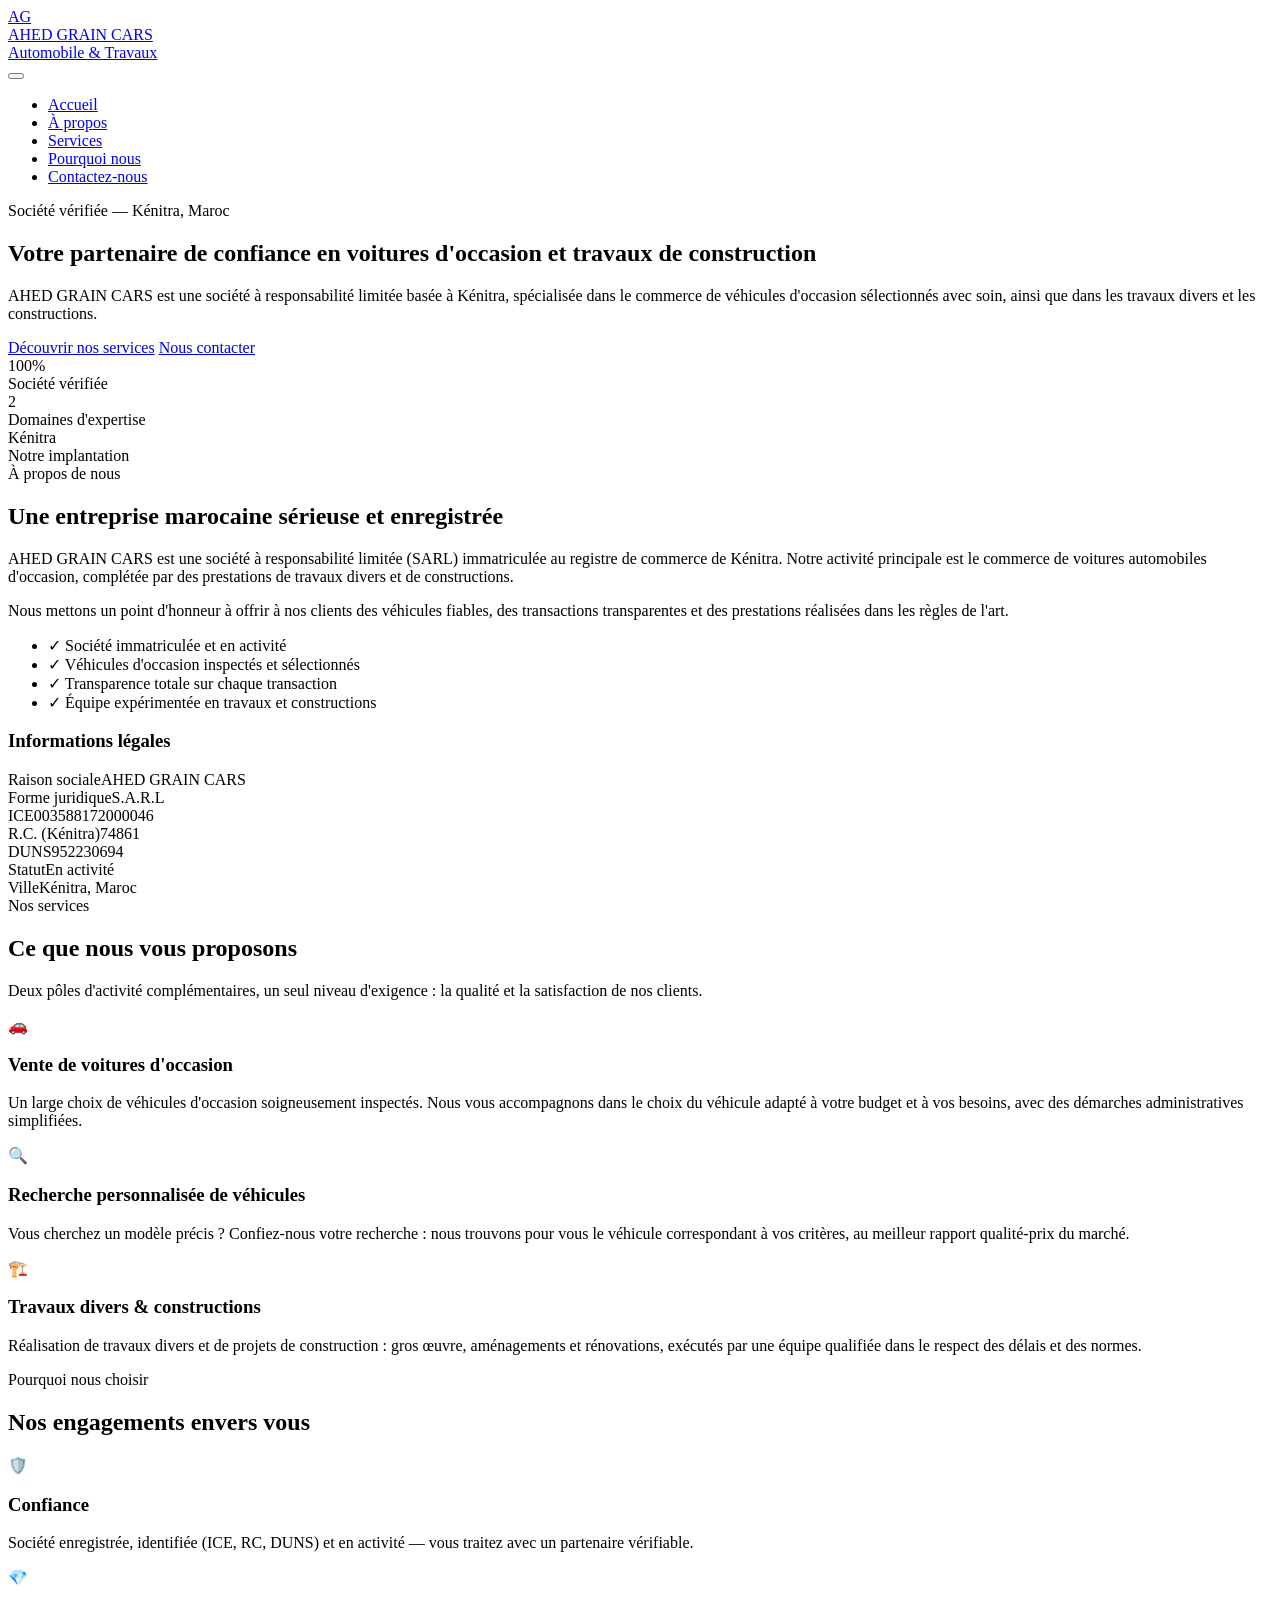
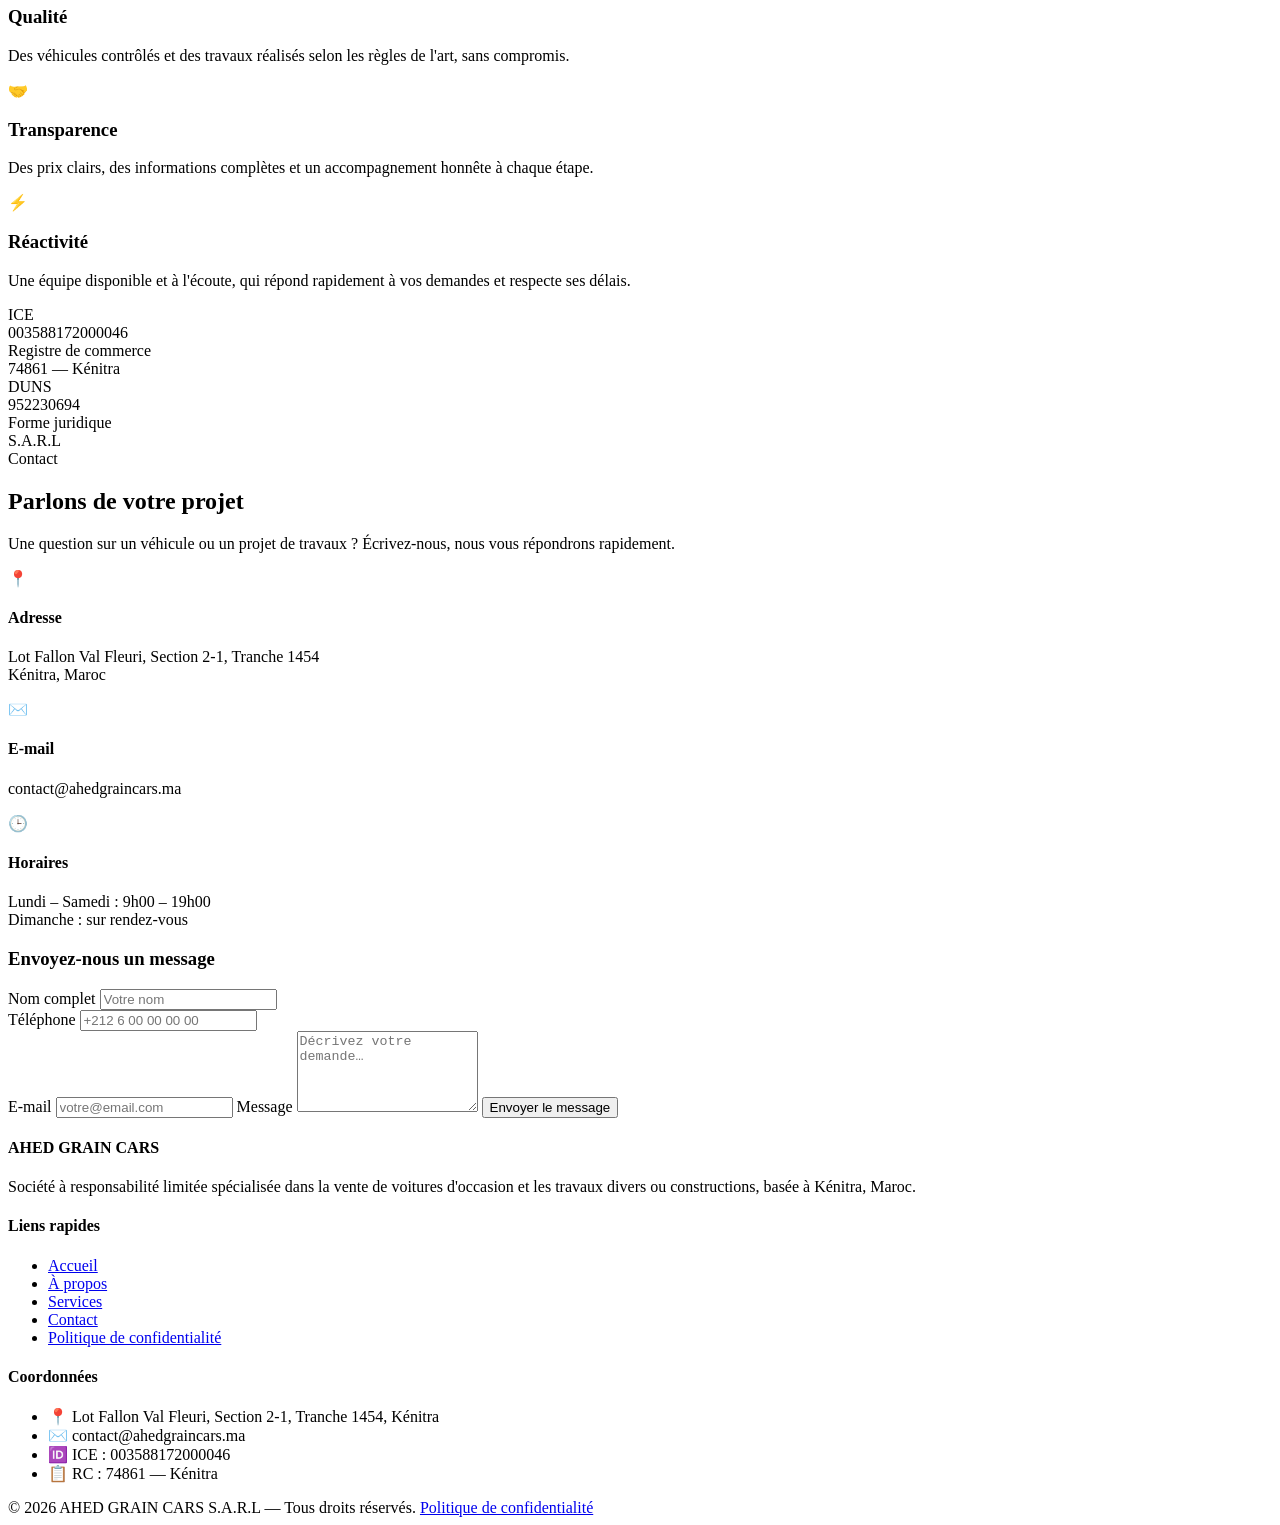
==== index.html @ ec557bd8 "Add files via upload" ====
<!DOCTYPE html>
<html lang="fr">
<head>
  <meta charset="UTF-8">
  <meta name="viewport" content="width=device-width, initial-scale=1.0">
  <title>AHED GRAIN CARS — Vente de Voitures d'Occasion &amp; Travaux Divers | Kénitra, Maroc</title>
  <meta name="description" content="AHED GRAIN CARS SARL — Marchand de voitures automobiles d'occasion et travaux divers ou constructions à Kénitra, Maroc. Société vérifiée, ICE 003588172000046.">
  <link rel="stylesheet" href="css/style.css">
</head>
<body>

  <!-- ===== Header ===== -->
  <header class="site-header">
    <div class="container nav">
      <a href="index.html" class="brand">
        <div class="brand-logo">AG</div>
        <div class="brand-text">
          <div class="name">AHED GRAIN CARS</div>
          <div class="tagline">Automobile &amp; Travaux</div>
        </div>
      </a>
      <button class="nav-toggle" aria-label="Menu" onclick="document.getElementById('navLinks').classList.toggle('open')">
        <span></span><span></span><span></span>
      </button>
      <ul class="nav-links" id="navLinks">
        <li><a href="#accueil" class="active">Accueil</a></li>
        <li><a href="#apropos">À propos</a></li>
        <li><a href="#services">Services</a></li>
        <li><a href="#pourquoi">Pourquoi nous</a></li>
        <li><a href="#contact" class="nav-cta">Contactez-nous</a></li>
      </ul>
    </div>
  </header>

  <!-- ===== Hero ===== -->
  <section class="hero" id="accueil">
    <div class="hero-shape s1"></div>
    <div class="hero-shape s2"></div>
    <div class="hero-shape s3"></div>
    <div class="container hero-inner">
      <span class="badge">Société vérifiée — Kénitra, Maroc</span>
      <h1>Votre partenaire de confiance en <span class="accent">voitures d'occasion</span> et travaux de construction</h1>
      <p>AHED GRAIN CARS est une société à responsabilité limitée basée à Kénitra, spécialisée dans le commerce de véhicules d'occasion sélectionnés avec soin, ainsi que dans les travaux divers et les constructions.</p>
      <a href="#services" class="btn btn-gold">Découvrir nos services</a>
      <a href="#contact" class="btn btn-outline">Nous contacter</a>
      <div class="hero-stats">
        <div class="stat">
          <div class="num">100%</div>
          <div class="label">Société vérifiée</div>
        </div>
        <div class="stat">
          <div class="num">2</div>
          <div class="label">Domaines d'expertise</div>
        </div>
        <div class="stat">
          <div class="num">Kénitra</div>
          <div class="label">Notre implantation</div>
        </div>
      </div>
    </div>
  </section>

  <!-- ===== À propos ===== -->
  <section class="about" id="apropos">
    <div class="container about-grid">
      <div class="about-text">
        <span class="kicker">À propos de nous</span>
        <h2>Une entreprise marocaine sérieuse et enregistrée</h2>
        <p>AHED GRAIN CARS est une société à responsabilité limitée (SARL) immatriculée au registre de commerce de Kénitra. Notre activité principale est le commerce de voitures automobiles d'occasion, complétée par des prestations de travaux divers et de constructions.</p>
        <p>Nous mettons un point d'honneur à offrir à nos clients des véhicules fiables, des transactions transparentes et des prestations réalisées dans les règles de l'art.</p>
        <ul class="about-points">
          <li><span class="check">✓</span> Société immatriculée et en activité</li>
          <li><span class="check">✓</span> Véhicules d'occasion inspectés et sélectionnés</li>
          <li><span class="check">✓</span> Transparence totale sur chaque transaction</li>
          <li><span class="check">✓</span> Équipe expérimentée en travaux et constructions</li>
        </ul>
      </div>
      <div class="about-card">
        <h3>Informations légales</h3>
        <div class="info-row"><span class="k">Raison sociale</span><span class="v">AHED GRAIN CARS</span></div>
        <div class="info-row"><span class="k">Forme juridique</span><span class="v">S.A.R.L</span></div>
        <div class="info-row"><span class="k">ICE</span><span class="v">003588172000046</span></div>
        <div class="info-row"><span class="k">R.C. (Kénitra)</span><span class="v">74861</span></div>
        <div class="info-row"><span class="k">DUNS</span><span class="v">952230694</span></div>
        <div class="info-row"><span class="k">Statut</span><span class="v">En activité</span></div>
        <div class="info-row"><span class="k">Ville</span><span class="v">Kénitra, Maroc</span></div>
      </div>
    </div>
  </section>

  <!-- ===== Services ===== -->
  <section class="services" id="services">
    <div class="container">
      <div class="section-head">
        <span class="kicker">Nos services</span>
        <h2>Ce que nous vous proposons</h2>
        <p>Deux pôles d'activité complémentaires, un seul niveau d'exigence : la qualité et la satisfaction de nos clients.</p>
      </div>
      <div class="cards">
        <div class="card">
          <div class="icon">🚗</div>
          <h3>Vente de voitures d'occasion</h3>
          <p>Un large choix de véhicules d'occasion soigneusement inspectés. Nous vous accompagnons dans le choix du véhicule adapté à votre budget et à vos besoins, avec des démarches administratives simplifiées.</p>
        </div>
        <div class="card">
          <div class="icon">🔍</div>
          <h3>Recherche personnalisée de véhicules</h3>
          <p>Vous cherchez un modèle précis ? Confiez-nous votre recherche : nous trouvons pour vous le véhicule correspondant à vos critères, au meilleur rapport qualité-prix du marché.</p>
        </div>
        <div class="card">
          <div class="icon">🏗️</div>
          <h3>Travaux divers &amp; constructions</h3>
          <p>Réalisation de travaux divers et de projets de construction : gros œuvre, aménagements et rénovations, exécutés par une équipe qualifiée dans le respect des délais et des normes.</p>
        </div>
      </div>
    </div>
  </section>

  <!-- ===== Pourquoi nous ===== -->
  <section class="why" id="pourquoi">
    <div class="container">
      <div class="section-head">
        <span class="kicker">Pourquoi nous choisir</span>
        <h2>Nos engagements envers vous</h2>
      </div>
      <div class="cards">
        <div class="card">
          <div class="icon">🛡️</div>
          <h3>Confiance</h3>
          <p>Société enregistrée, identifiée (ICE, RC, DUNS) et en activité — vous traitez avec un partenaire vérifiable.</p>
        </div>
        <div class="card">
          <div class="icon">💎</div>
          <h3>Qualité</h3>
          <p>Des véhicules contrôlés et des travaux réalisés selon les règles de l'art, sans compromis.</p>
        </div>
        <div class="card">
          <div class="icon">🤝</div>
          <h3>Transparence</h3>
          <p>Des prix clairs, des informations complètes et un accompagnement honnête à chaque étape.</p>
        </div>
        <div class="card">
          <div class="icon">⚡</div>
          <h3>Réactivité</h3>
          <p>Une équipe disponible et à l'écoute, qui répond rapidement à vos demandes et respecte ses délais.</p>
        </div>
      </div>
    </div>
  </section>

  <!-- ===== Bande légale ===== -->
  <div class="legal-band">
    <div class="container legal-grid">
      <div class="item"><div class="k">ICE</div><div class="v">003588172000046</div></div>
      <div class="item"><div class="k">Registre de commerce</div><div class="v">74861 — Kénitra</div></div>
      <div class="item"><div class="k">DUNS</div><div class="v">952230694</div></div>
      <div class="item"><div class="k">Forme juridique</div><div class="v">S.A.R.L</div></div>
    </div>
  </div>

  <!-- ===== Contact ===== -->
  <section class="contact" id="contact">
    <div class="container">
      <div class="section-head">
        <span class="kicker">Contact</span>
        <h2>Parlons de votre projet</h2>
        <p>Une question sur un véhicule ou un projet de travaux ? Écrivez-nous, nous vous répondrons rapidement.</p>
      </div>
      <div class="contact-grid">
        <div class="contact-info">
          <div class="contact-item">
            <div class="icon">📍</div>
            <div>
              <h4>Adresse</h4>
              <p>Lot Fallon Val Fleuri, Section 2-1, Tranche 1454<br>Kénitra, Maroc</p>
            </div>
          </div>
          <div class="contact-item">
            <div class="icon">✉️</div>
            <div>
              <h4>E-mail</h4>
              <p>contact@ahedgraincars.ma</p>
            </div>
          </div>
          <div class="contact-item">
            <div class="icon">🕒</div>
            <div>
              <h4>Horaires</h4>
              <p>Lundi – Samedi : 9h00 – 19h00<br>Dimanche : sur rendez-vous</p>
            </div>
          </div>
        </div>
        <form class="contact-form" onsubmit="event.preventDefault(); alert('Merci ! Votre message a bien été envoyé.'); this.reset();">
          <h3>Envoyez-nous un message</h3>
          <div class="form-row">
            <div>
              <label for="nom">Nom complet</label>
              <input type="text" id="nom" name="nom" placeholder="Votre nom" required>
            </div>
            <div>
              <label for="tel">Téléphone</label>
              <input type="tel" id="tel" name="tel" placeholder="+212 6 00 00 00 00">
            </div>
          </div>
          <label for="email">E-mail</label>
          <input type="email" id="email" name="email" placeholder="votre@email.com" required>
          <label for="message">Message</label>
          <textarea id="message" name="message" rows="5" placeholder="Décrivez votre demande…" required></textarea>
          <button type="submit" class="btn btn-gold">Envoyer le message</button>
        </form>
      </div>
    </div>
  </section>

  <!-- ===== Footer ===== -->
  <footer class="site-footer">
    <div class="container">
      <div class="footer-grid">
        <div>
          <h4>AHED GRAIN CARS</h4>
          <p>Société à responsabilité limitée spécialisée dans la vente de voitures d'occasion et les travaux divers ou constructions, basée à Kénitra, Maroc.</p>
        </div>
        <div>
          <h4>Liens rapides</h4>
          <ul>
            <li><a href="#accueil">Accueil</a></li>
            <li><a href="#apropos">À propos</a></li>
            <li><a href="#services">Services</a></li>
            <li><a href="#contact">Contact</a></li>
            <li><a href="privacy.html">Politique de confidentialité</a></li>
          </ul>
        </div>
        <div>
          <h4>Coordonnées</h4>
          <ul>
            <li>📍 Lot Fallon Val Fleuri, Section 2-1, Tranche 1454, Kénitra</li>
            <li>✉️ contact@ahedgraincars.ma</li>
            <li>🆔 ICE : 003588172000046</li>
            <li>📋 RC : 74861 — Kénitra</li>
          </ul>
        </div>
      </div>
      <div class="footer-bottom">
        <span>© 2026 AHED GRAIN CARS S.A.R.L — Tous droits réservés.</span>
        <span><a href="privacy.html">Politique de confidentialité</a></span>
      </div>
    </div>
  </footer>

  <script src="js/main.js"></script>
</body>
</html>
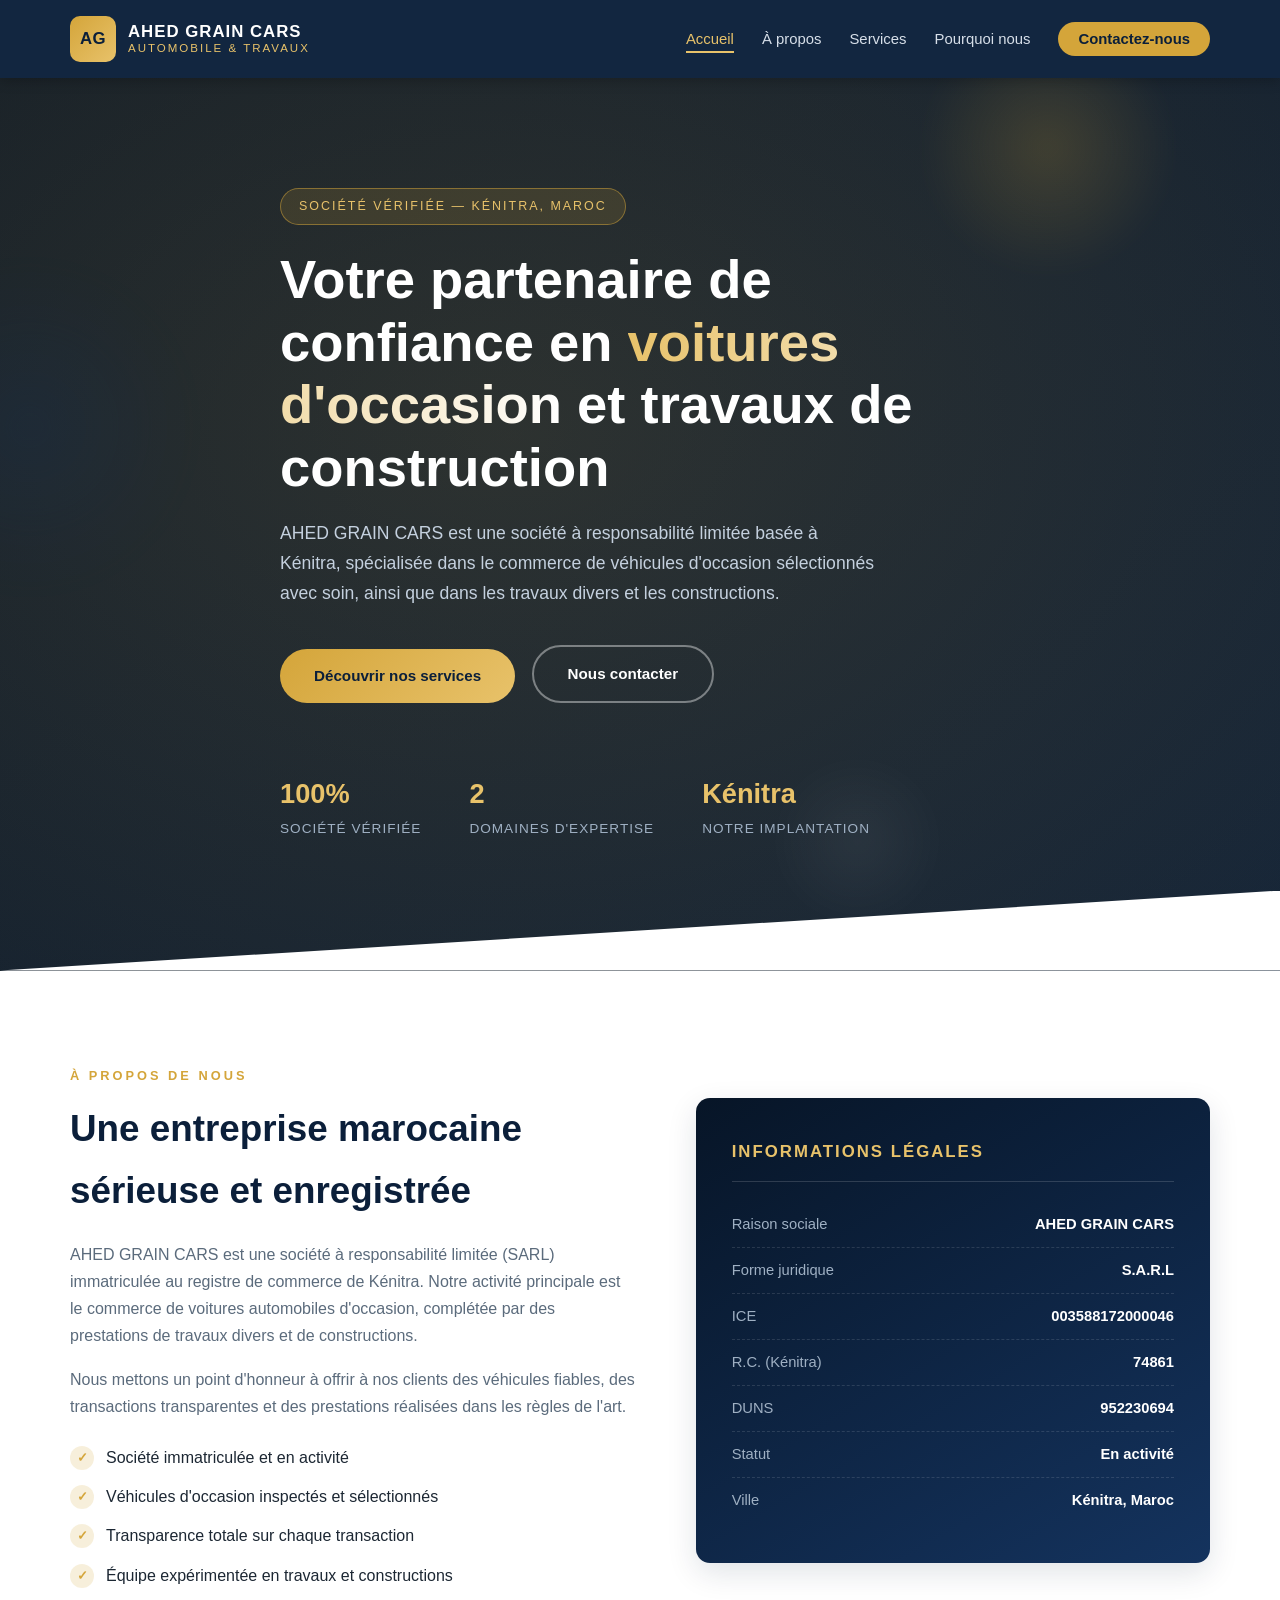
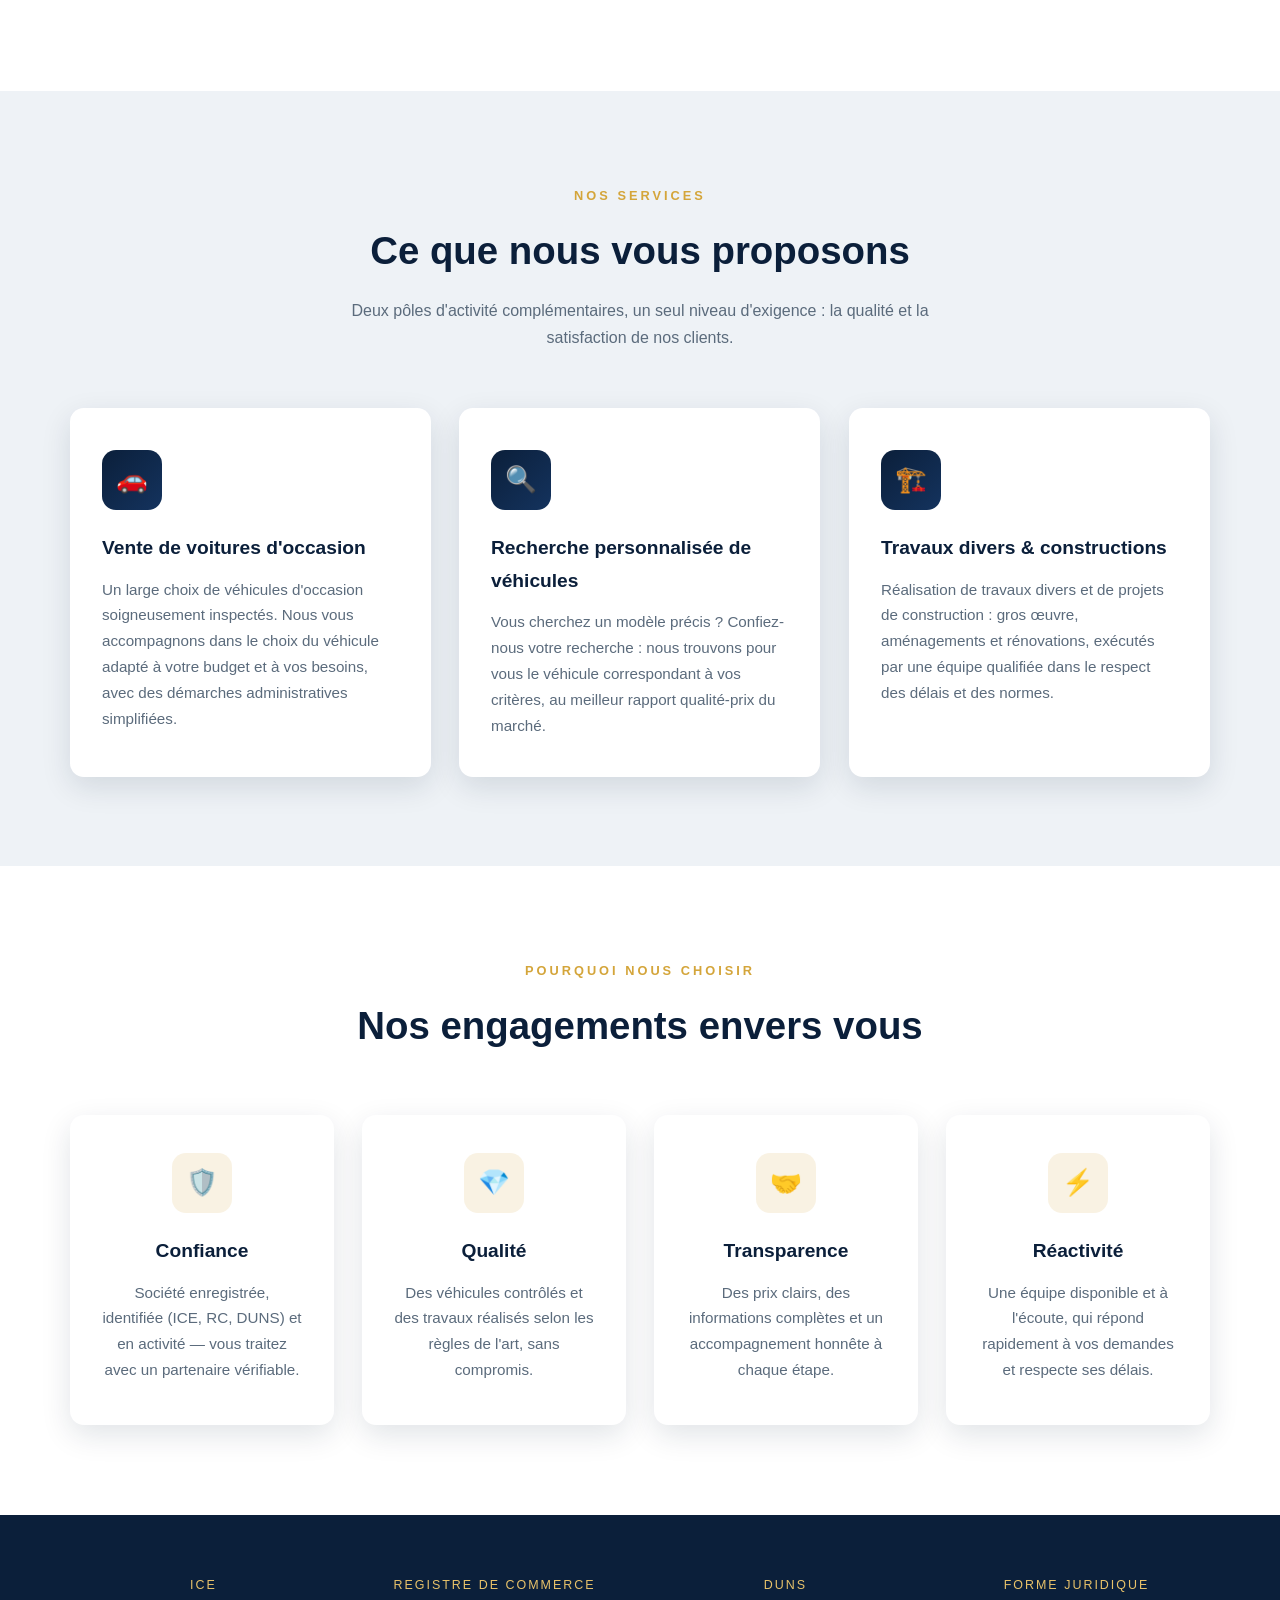
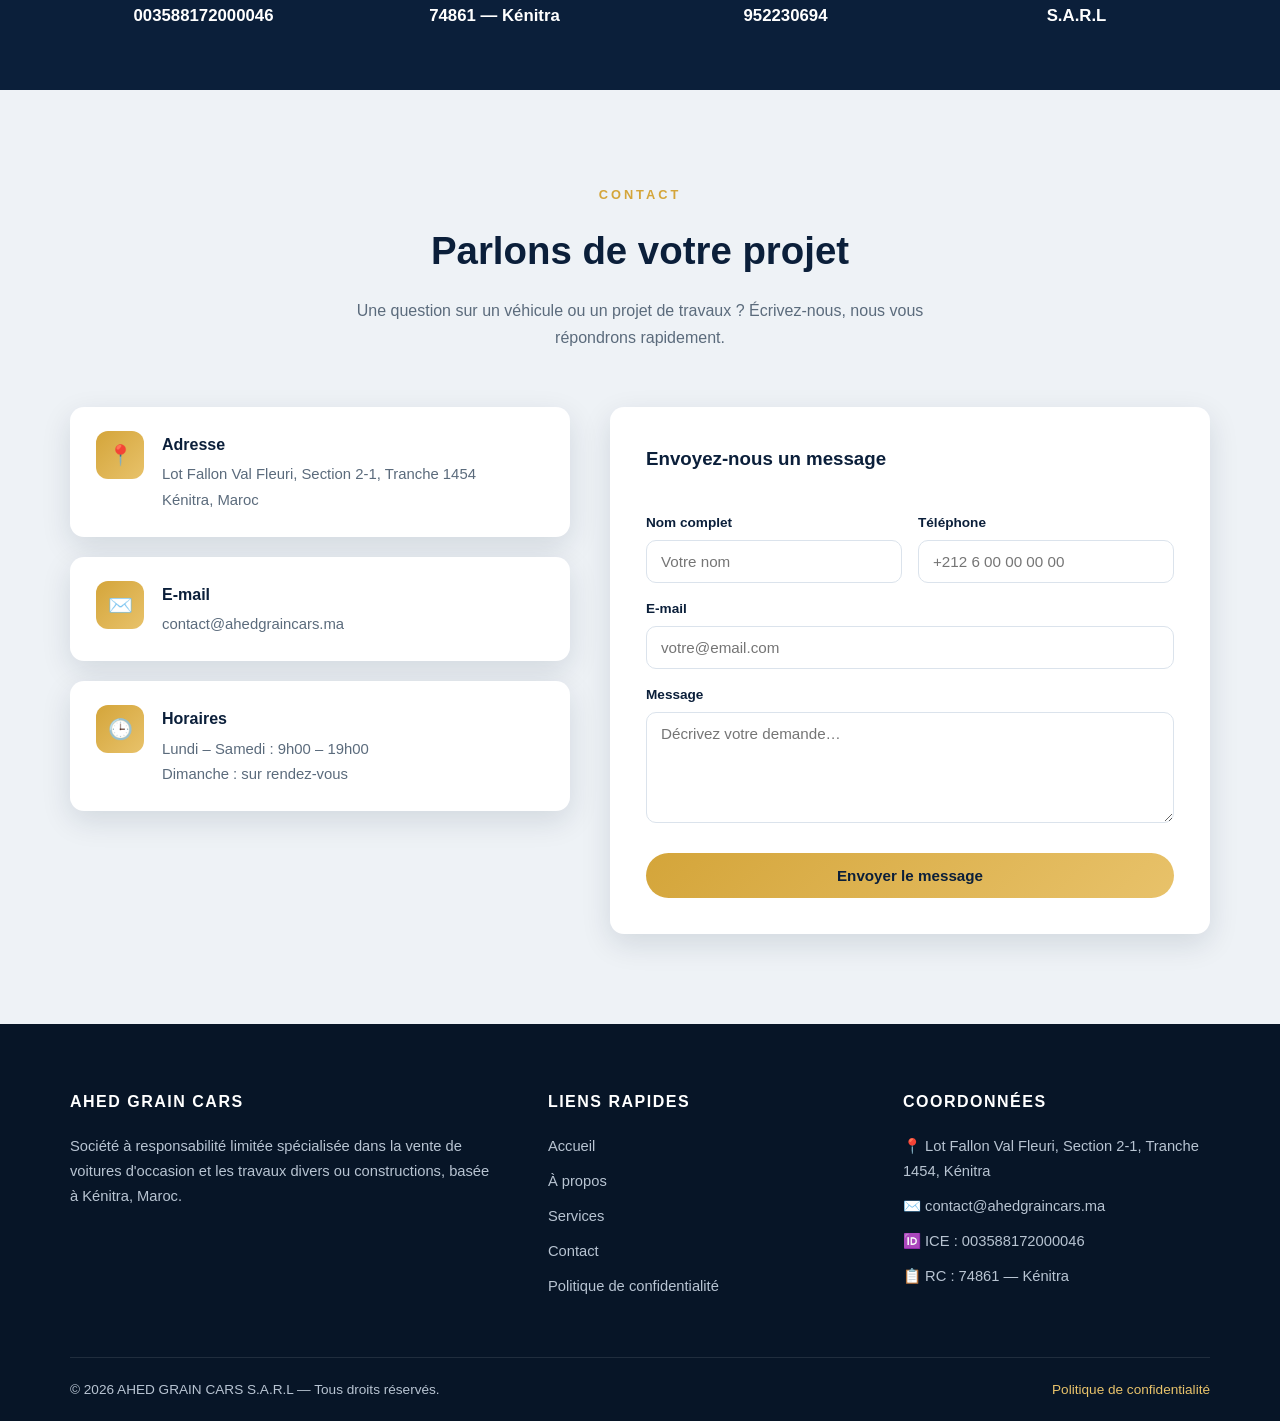
==== commit 886a7632: "Update index.html" ====
--- a/index.html
+++ b/index.html
@@ -5,7 +5,7 @@
   <meta name="viewport" content="width=device-width, initial-scale=1.0">
   <title>AHED GRAIN CARS — Vente de Voitures d'Occasion &amp; Travaux Divers | Kénitra, Maroc</title>
   <meta name="description" content="AHED GRAIN CARS SARL — Marchand de voitures automobiles d'occasion et travaux divers ou constructions à Kénitra, Maroc. Société vérifiée, ICE 003588172000046.">
-  <link rel="stylesheet" href="css/style.css">
+  <link rel="stylesheet" href="style.css">
 </head>
 <body>
 
@@ -247,6 +247,6 @@
     </div>
   </footer>
 
-  <script src="js/main.js"></script>
+  <script src="main.js"></script>
 </body>
 </html>
--- a/style.css
+++ b/style.css
@@ -0,0 +1,1074 @@
+/* ============================================================
+   AHED GRAIN CARS — Feuille de style principale
+   ============================================================ */
+
+:root {
+  --navy: #0b1f3a;
+  --navy-dark: #071527;
+  --navy-light: #14335e;
+  --gold: #d4a53a;
+  --gold-light: #e8c26a;
+  --ink: #1c2733;
+  --grey: #5b6b7c;
+  --grey-light: #eef2f6;
+  --white: #ffffff;
+  --radius: 14px;
+  --shadow: 0 10px 30px rgba(11, 31, 58, 0.12);
+  --transition: all 0.3s ease;
+}
+
+* {
+  margin: 0;
+  padding: 0;
+  box-sizing: border-box;
+}
+
+html {
+  scroll-behavior: smooth;
+}
+
+body {
+  font-family: "Segoe UI", "Helvetica Neue", Arial, sans-serif;
+  color: var(--ink);
+  background: var(--white);
+  line-height: 1.7;
+}
+
+img {
+  max-width: 100%;
+}
+
+.container {
+  width: min(1140px, 92%);
+  margin: 0 auto;
+}
+
+/* ---------- Header / Navigation ---------- */
+.site-header {
+  position: sticky;
+  top: 0;
+  z-index: 100;
+  background: rgba(11, 31, 58, 0.97);
+  backdrop-filter: blur(8px);
+  box-shadow: 0 2px 12px rgba(0, 0, 0, 0.25);
+  transition: padding 0.35s ease, box-shadow 0.35s ease;
+}
+
+.site-header.scrolled .nav {
+  padding: 9px 0;
+}
+
+.site-header.scrolled {
+  box-shadow: 0 6px 24px rgba(0, 0, 0, 0.35);
+}
+
+.nav {
+  display: flex;
+  align-items: center;
+  justify-content: space-between;
+  padding: 16px 0;
+  transition: padding 0.35s ease;
+}
+
+.scroll-progress {
+  position: fixed;
+  top: 0;
+  left: 0;
+  height: 3px;
+  width: 0%;
+  background: linear-gradient(90deg, var(--gold), var(--gold-light));
+  z-index: 999;
+  transition: width 0.1s ease-out;
+  box-shadow: 0 0 8px rgba(212, 165, 58, 0.6);
+}
+
+.brand {
+  display: flex;
+  align-items: center;
+  gap: 12px;
+  text-decoration: none;
+}
+
+.brand-logo {
+  width: 46px;
+  height: 46px;
+  border-radius: 10px;
+  background: linear-gradient(135deg, var(--gold), var(--gold-light));
+  display: flex;
+  align-items: center;
+  justify-content: center;
+  font-weight: 800;
+  font-size: 1.05rem;
+  color: var(--navy);
+  letter-spacing: 0.5px;
+  transition: transform 0.5s ease, box-shadow 0.5s ease;
+}
+
+.brand:hover .brand-logo {
+  transform: rotate(-8deg) scale(1.08);
+  box-shadow: 0 6px 18px rgba(212, 165, 58, 0.5);
+}
+
+.brand-text {
+  line-height: 1.2;
+}
+
+.brand-text .name {
+  color: var(--white);
+  font-weight: 700;
+  font-size: 1.05rem;
+  letter-spacing: 1px;
+}
+
+.brand-text .tagline {
+  color: var(--gold-light);
+  font-size: 0.72rem;
+  text-transform: uppercase;
+  letter-spacing: 2px;
+}
+
+.nav-links {
+  display: flex;
+  align-items: center;
+  gap: 28px;
+  list-style: none;
+}
+
+.nav-links a {
+  position: relative;
+  color: #d7dfe9;
+  text-decoration: none;
+  font-size: 0.93rem;
+  font-weight: 500;
+  transition: var(--transition);
+}
+
+.nav-links a:not(.nav-cta)::after {
+  content: "";
+  position: absolute;
+  left: 0;
+  bottom: -6px;
+  width: 0;
+  height: 2px;
+  background: var(--gold-light);
+  transition: width 0.3s ease;
+}
+
+.nav-links a:not(.nav-cta):hover::after,
+.nav-links a.active::after {
+  width: 100%;
+}
+
+.nav-links a:hover,
+.nav-links a.active {
+  color: var(--gold-light);
+}
+
+.nav-cta {
+  background: var(--gold);
+  color: var(--navy) !important;
+  padding: 9px 20px;
+  border-radius: 999px;
+  font-weight: 700 !important;
+  transition: var(--transition);
+}
+
+.nav-cta:hover {
+  background: var(--gold-light);
+  transform: translateY(-2px);
+  box-shadow: 0 8px 20px rgba(212, 165, 58, 0.4);
+}
+
+/* Mobile nav */
+.nav-toggle {
+  display: none;
+  background: none;
+  border: none;
+  cursor: pointer;
+  flex-direction: column;
+  gap: 5px;
+  padding: 6px;
+}
+
+.nav-toggle span {
+  width: 26px;
+  height: 3px;
+  background: var(--white);
+  border-radius: 2px;
+  transition: transform 0.3s ease, opacity 0.3s ease;
+}
+
+.nav-toggle.open span:nth-child(1) {
+  transform: translateY(8px) rotate(45deg);
+}
+
+.nav-toggle.open span:nth-child(2) {
+  opacity: 0;
+}
+
+.nav-toggle.open span:nth-child(3) {
+  transform: translateY(-8px) rotate(-45deg);
+}
+
+/* ---------- Hero ---------- */
+.hero {
+  position: relative;
+  background:
+    radial-gradient(ellipse at 20% 20%, rgba(212, 165, 58, 0.18), transparent 55%),
+    linear-gradient(140deg, var(--navy-dark) 0%, var(--navy) 55%, var(--navy-light) 100%);
+  background-size: 200% 200%;
+  animation: gradientShift 14s ease infinite;
+  color: var(--white);
+  padding: 110px 0 130px;
+  overflow: hidden;
+}
+
+.hero::after {
+  content: "";
+  position: absolute;
+  inset: auto 0 0 0;
+  height: 80px;
+  background: var(--white);
+  clip-path: polygon(0 100%, 100% 100%, 100% 0);
+}
+
+.hero-shape {
+  position: absolute;
+  border-radius: 50%;
+  filter: blur(10px);
+  opacity: 0.35;
+  pointer-events: none;
+}
+
+.hero-shape.s1 {
+  width: 260px;
+  height: 260px;
+  top: -60px;
+  right: 8%;
+  background: radial-gradient(circle, rgba(212, 165, 58, 0.55), transparent 70%);
+  animation: floatSlow 9s ease-in-out infinite;
+}
+
+.hero-shape.s2 {
+  width: 180px;
+  height: 180px;
+  bottom: 40px;
+  right: 26%;
+  background: radial-gradient(circle, rgba(255, 255, 255, 0.15), transparent 70%);
+  animation: floatSlow 7s ease-in-out infinite reverse;
+}
+
+.hero-shape.s3 {
+  width: 340px;
+  height: 340px;
+  top: 20%;
+  left: -140px;
+  background: radial-gradient(circle, rgba(20, 51, 94, 0.6), transparent 70%);
+  animation: floatSlow 11s ease-in-out infinite;
+}
+
+.hero-inner {
+  max-width: 720px;
+  position: relative;
+  z-index: 2;
+}
+
+.hero .badge {
+  display: inline-block;
+  background: rgba(212, 165, 58, 0.15);
+  border: 1px solid rgba(212, 165, 58, 0.5);
+  color: var(--gold-light);
+  font-size: 0.78rem;
+  letter-spacing: 2px;
+  text-transform: uppercase;
+  padding: 7px 18px;
+  border-radius: 999px;
+  margin-bottom: 24px;
+  animation: fadeInUp 0.7s ease both, pulseGlow 2.6s ease-in-out infinite 0.7s;
+}
+
+.hero h1 {
+  font-size: clamp(2.1rem, 5vw, 3.4rem);
+  line-height: 1.15;
+  font-weight: 800;
+  margin-bottom: 20px;
+  animation: fadeInUp 0.7s ease both 0.12s;
+}
+
+.hero h1 .accent {
+  color: var(--gold-light);
+  background: linear-gradient(90deg, var(--gold-light), var(--white), var(--gold-light));
+  background-size: 200% auto;
+  -webkit-background-clip: text;
+  background-clip: text;
+  -webkit-text-fill-color: transparent;
+  animation: shine 4s linear infinite;
+}
+
+.hero p {
+  font-size: 1.1rem;
+  color: #c4d0de;
+  margin-bottom: 36px;
+  max-width: 600px;
+  animation: fadeInUp 0.7s ease both 0.24s;
+}
+
+.hero-inner > .btn {
+  animation: fadeInUp 0.7s ease both 0.36s;
+}
+
+.hero-stats {
+  animation: fadeInUp 0.7s ease both 0.48s;
+}
+
+.btn {
+  position: relative;
+  overflow: hidden;
+  display: inline-block;
+  padding: 14px 34px;
+  border-radius: 999px;
+  text-decoration: none;
+  font-weight: 700;
+  font-size: 0.95rem;
+  transition: var(--transition);
+}
+
+.btn-gold {
+  background: linear-gradient(135deg, var(--gold), var(--gold-light));
+  color: var(--navy);
+}
+
+.btn-gold:hover {
+  transform: translateY(-3px) scale(1.03);
+  box-shadow: 0 10px 28px rgba(212, 165, 58, 0.4);
+}
+
+.btn-outline {
+  border: 2px solid rgba(255, 255, 255, 0.4);
+  color: var(--white);
+  margin-left: 12px;
+}
+
+.btn-outline:hover {
+  border-color: var(--gold-light);
+  color: var(--gold-light);
+  transform: translateY(-3px);
+}
+
+.ripple {
+  position: absolute;
+  width: 12px;
+  height: 12px;
+  border-radius: 50%;
+  background: rgba(255, 255, 255, 0.55);
+  transform: translate(-50%, -50%) scale(0);
+  pointer-events: none;
+  animation: rippleEffect 0.65s ease-out forwards;
+}
+
+/* Hero stats */
+.hero-stats {
+  display: flex;
+  gap: 48px;
+  margin-top: 60px;
+  flex-wrap: wrap;
+}
+
+.hero-stats .stat .num {
+  font-size: 1.7rem;
+  font-weight: 800;
+  color: var(--gold-light);
+  display: inline-block;
+}
+
+.hero-stats .stat .label {
+  font-size: 0.85rem;
+  color: #9fb0c3;
+  text-transform: uppercase;
+  letter-spacing: 1px;
+}
+
+/* ---------- Sections ---------- */
+section {
+  padding: 90px 0;
+}
+
+.section-head {
+  text-align: center;
+  max-width: 640px;
+  margin: 0 auto 56px;
+}
+
+.section-head .kicker {
+  color: var(--gold);
+  font-size: 0.8rem;
+  font-weight: 700;
+  text-transform: uppercase;
+  letter-spacing: 3px;
+}
+
+.section-head h2 {
+  font-size: clamp(1.7rem, 3.5vw, 2.4rem);
+  color: var(--navy);
+  margin: 10px 0 14px;
+  font-weight: 800;
+}
+
+.section-head p {
+  color: var(--grey);
+}
+
+/* ---------- About ---------- */
+.about {
+  background: var(--white);
+}
+
+.about-grid {
+  display: grid;
+  grid-template-columns: 1.1fr 1fr;
+  gap: 60px;
+  align-items: center;
+}
+
+.about-text h2 {
+  font-size: clamp(1.7rem, 3.5vw, 2.3rem);
+  color: var(--navy);
+  font-weight: 800;
+  margin: 10px 0 18px;
+}
+
+.about-text .kicker {
+  color: var(--gold);
+  font-size: 0.8rem;
+  font-weight: 700;
+  text-transform: uppercase;
+  letter-spacing: 3px;
+}
+
+.about-text p {
+  color: var(--grey);
+  margin-bottom: 16px;
+}
+
+.about-points {
+  list-style: none;
+  margin-top: 24px;
+}
+
+.about-points li {
+  display: flex;
+  gap: 12px;
+  align-items: flex-start;
+  margin-bottom: 12px;
+  color: var(--ink);
+  font-weight: 500;
+}
+
+.about-points .check {
+  flex: 0 0 auto;
+  width: 24px;
+  height: 24px;
+  border-radius: 50%;
+  background: rgba(212, 165, 58, 0.18);
+  color: var(--gold);
+  display: flex;
+  align-items: center;
+  justify-content: center;
+  font-size: 0.8rem;
+  font-weight: 800;
+  margin-top: 2px;
+}
+
+.about-card {
+  background: linear-gradient(150deg, var(--navy-dark), var(--navy-light));
+  border-radius: var(--radius);
+  padding: 40px 36px;
+  color: var(--white);
+  box-shadow: var(--shadow);
+}
+
+.about-card h3 {
+  color: var(--gold-light);
+  font-size: 1.05rem;
+  text-transform: uppercase;
+  letter-spacing: 2px;
+  margin-bottom: 20px;
+  padding-bottom: 14px;
+  border-bottom: 1px solid rgba(255, 255, 255, 0.15);
+}
+
+.info-row {
+  display: flex;
+  justify-content: space-between;
+  gap: 16px;
+  padding: 10px 0;
+  border-bottom: 1px dashed rgba(255, 255, 255, 0.12);
+  font-size: 0.92rem;
+}
+
+.info-row:last-child {
+  border-bottom: none;
+}
+
+.info-row .k {
+  color: #9fb0c3;
+  white-space: nowrap;
+}
+
+.info-row .v {
+  text-align: right;
+  font-weight: 600;
+}
+
+/* ---------- Services ---------- */
+.services {
+  background: var(--grey-light);
+}
+
+.cards {
+  display: grid;
+  grid-template-columns: repeat(auto-fit, minmax(280px, 1fr));
+  gap: 28px;
+}
+
+.card {
+  background: var(--white);
+  border-radius: var(--radius);
+  padding: 38px 32px;
+  box-shadow: var(--shadow);
+  transition: transform 0.25s ease, box-shadow 0.25s ease, border-color 0.25s ease;
+  border-top: 4px solid transparent;
+  will-change: transform;
+}
+
+.card:hover {
+  box-shadow: 0 20px 45px rgba(11, 31, 58, 0.2);
+  border-top-color: var(--gold);
+}
+
+.card .icon {
+  width: 60px;
+  height: 60px;
+  border-radius: 14px;
+  background: linear-gradient(135deg, var(--navy), var(--navy-light));
+  display: flex;
+  align-items: center;
+  justify-content: center;
+  font-size: 1.6rem;
+  margin-bottom: 22px;
+  transition: transform 0.4s ease;
+}
+
+.card:hover .icon {
+  transform: rotate(-6deg) scale(1.1);
+}
+
+.card h3 {
+  color: var(--navy);
+  font-size: 1.2rem;
+  margin-bottom: 12px;
+}
+
+.card p {
+  color: var(--grey);
+  font-size: 0.95rem;
+}
+
+/* ---------- Why us ---------- */
+.why .cards {
+  grid-template-columns: repeat(auto-fit, minmax(240px, 1fr));
+}
+
+.why .card {
+  text-align: center;
+  border-top: none;
+  border-bottom: 4px solid transparent;
+}
+
+.why .card:hover {
+  border-bottom-color: var(--gold);
+}
+
+.why .card .icon {
+  margin: 0 auto 22px;
+  background: rgba(212, 165, 58, 0.14);
+}
+
+/* ---------- Legal band ---------- */
+.legal-band {
+  background: var(--navy);
+  color: var(--white);
+  padding: 60px 0;
+}
+
+.legal-grid {
+  display: grid;
+  grid-template-columns: repeat(auto-fit, minmax(200px, 1fr));
+  gap: 24px;
+  text-align: center;
+}
+
+.legal-grid .item .k {
+  color: var(--gold-light);
+  font-size: 0.78rem;
+  text-transform: uppercase;
+  letter-spacing: 2px;
+  margin-bottom: 6px;
+}
+
+.legal-grid .item .v {
+  font-weight: 700;
+  font-size: 1.05rem;
+}
+
+/* ---------- Contact ---------- */
+.contact {
+  background: var(--grey-light);
+}
+
+.contact-grid {
+  display: grid;
+  grid-template-columns: 1fr 1.2fr;
+  gap: 40px;
+}
+
+.contact-info {
+  display: flex;
+  flex-direction: column;
+  gap: 20px;
+}
+
+.contact-item {
+  background: var(--white);
+  border-radius: var(--radius);
+  padding: 24px 26px;
+  box-shadow: var(--shadow);
+  display: flex;
+  gap: 18px;
+  align-items: flex-start;
+}
+
+.contact-item .icon {
+  flex: 0 0 auto;
+  width: 48px;
+  height: 48px;
+  border-radius: 12px;
+  background: linear-gradient(135deg, var(--gold), var(--gold-light));
+  display: flex;
+  align-items: center;
+  justify-content: center;
+  font-size: 1.25rem;
+}
+
+.contact-item h4 {
+  color: var(--navy);
+  margin-bottom: 4px;
+}
+
+.contact-item p {
+  color: var(--grey);
+  font-size: 0.93rem;
+}
+
+.contact-form {
+  background: var(--white);
+  border-radius: var(--radius);
+  padding: 36px;
+  box-shadow: var(--shadow);
+}
+
+.contact-form h3 {
+  color: var(--navy);
+  margin-bottom: 22px;
+}
+
+.form-row {
+  display: grid;
+  grid-template-columns: 1fr 1fr;
+  gap: 16px;
+}
+
+.contact-form label {
+  display: block;
+  font-size: 0.85rem;
+  font-weight: 600;
+  color: var(--navy);
+  margin: 14px 0 6px;
+}
+
+.contact-form input,
+.contact-form textarea {
+  width: 100%;
+  padding: 12px 14px;
+  border: 1.5px solid #dbe3ec;
+  border-radius: 10px;
+  font-family: inherit;
+  font-size: 0.95rem;
+  transition: var(--transition);
+}
+
+.contact-form input:focus,
+.contact-form textarea:focus {
+  outline: none;
+  border-color: var(--gold);
+  box-shadow: 0 0 0 3px rgba(212, 165, 58, 0.15);
+}
+
+.contact-form button {
+  margin-top: 22px;
+  border: none;
+  cursor: pointer;
+  width: 100%;
+}
+
+/* ---------- Footer ---------- */
+.site-footer {
+  background: var(--navy-dark);
+  color: #b8c4d2;
+  padding: 64px 0 0;
+}
+
+.footer-grid {
+  display: grid;
+  grid-template-columns: 1.4fr 1fr 1fr;
+  gap: 48px;
+  padding-bottom: 48px;
+}
+
+.footer-grid h4 {
+  color: var(--white);
+  margin-bottom: 18px;
+  font-size: 1rem;
+  text-transform: uppercase;
+  letter-spacing: 1.5px;
+}
+
+.footer-grid p,
+.footer-grid li {
+  font-size: 0.92rem;
+}
+
+.footer-grid ul {
+  list-style: none;
+}
+
+.footer-grid li {
+  margin-bottom: 10px;
+}
+
+.footer-grid a {
+  color: #b8c4d2;
+  text-decoration: none;
+  transition: var(--transition);
+}
+
+.footer-grid a:hover {
+  color: var(--gold-light);
+}
+
+.footer-bottom {
+  border-top: 1px solid rgba(255, 255, 255, 0.1);
+  padding: 20px 0;
+  display: flex;
+  justify-content: space-between;
+  flex-wrap: wrap;
+  gap: 10px;
+  font-size: 0.85rem;
+}
+
+.footer-bottom a {
+  color: var(--gold-light);
+  text-decoration: none;
+}
+
+/* ---------- Privacy page ---------- */
+.page-hero {
+  position: relative;
+  overflow: hidden;
+  background: linear-gradient(140deg, var(--navy-dark), var(--navy-light));
+  background-size: 200% 200%;
+  animation: gradientShift 14s ease infinite;
+  color: var(--white);
+  padding: 80px 0;
+  text-align: center;
+}
+
+.page-hero .container {
+  position: relative;
+  z-index: 2;
+}
+
+.page-hero h1 {
+  font-size: clamp(1.9rem, 4vw, 2.8rem);
+  font-weight: 800;
+  animation: fadeInUp 0.7s ease both;
+}
+
+.page-hero p {
+  color: #c4d0de;
+  margin-top: 12px;
+  animation: fadeInUp 0.7s ease both 0.15s;
+}
+
+.policy {
+  padding: 70px 0;
+}
+
+.policy .container {
+  max-width: 860px;
+}
+
+.policy h2 {
+  color: var(--navy);
+  font-size: 1.4rem;
+  margin: 42px 0 14px;
+  padding-bottom: 10px;
+  border-bottom: 2px solid rgba(212, 165, 58, 0.4);
+}
+
+.policy h2:first-of-type {
+  margin-top: 0;
+}
+
+.policy p,
+.policy li {
+  color: var(--grey);
+  margin-bottom: 12px;
+}
+
+.policy ul {
+  padding-left: 24px;
+  margin-bottom: 16px;
+}
+
+.policy .updated {
+  display: inline-block;
+  background: var(--grey-light);
+  color: var(--navy);
+  font-size: 0.85rem;
+  font-weight: 600;
+  padding: 8px 18px;
+  border-radius: 999px;
+  margin-bottom: 30px;
+}
+
+.policy .highlight-box {
+  background: var(--grey-light);
+  border-left: 4px solid var(--gold);
+  border-radius: 0 var(--radius) var(--radius) 0;
+  padding: 22px 26px;
+  margin: 24px 0;
+}
+
+/* ---------- Responsive ---------- */
+@media (max-width: 900px) {
+  .about-grid,
+  .contact-grid {
+    grid-template-columns: 1fr;
+  }
+
+  .footer-grid {
+    grid-template-columns: 1fr;
+    gap: 32px;
+  }
+}
+
+@media (max-width: 760px) {
+  .nav-toggle {
+    display: flex;
+  }
+
+  .nav-links {
+    position: absolute;
+    top: 100%;
+    left: 0;
+    right: 0;
+    background: var(--navy-dark);
+    flex-direction: column;
+    align-items: flex-start;
+    gap: 0;
+    padding: 10px 4%;
+    display: none;
+    box-shadow: 0 10px 20px rgba(0, 0, 0, 0.3);
+  }
+
+  .nav-links.open {
+    display: flex;
+  }
+
+  .nav-links li {
+    width: 100%;
+  }
+
+  .nav-links a {
+    display: block;
+    padding: 14px 0;
+    border-bottom: 1px solid rgba(255, 255, 255, 0.08);
+  }
+
+  .nav-cta {
+    margin: 12px 0;
+    text-align: center;
+  }
+
+  .hero {
+    padding: 80px 0 110px;
+  }
+
+  .btn-outline {
+    margin-left: 0;
+    margin-top: 12px;
+  }
+
+  .form-row {
+    grid-template-columns: 1fr;
+  }
+}
+
+/* ============================================================
+   Scroll reveal system
+   ============================================================ */
+.reveal {
+  opacity: 0;
+  transform: translateY(36px);
+  transition: opacity 0.7s cubic-bezier(0.22, 1, 0.36, 1), transform 0.7s cubic-bezier(0.22, 1, 0.36, 1);
+}
+
+.reveal.in-view {
+  opacity: 1;
+  transform: translateY(0);
+}
+
+/* ---------- Legal band / contact items subtle hover ---------- */
+.legal-grid .item {
+  transition: transform 0.3s ease;
+}
+
+.legal-grid .item:hover {
+  transform: translateY(-4px);
+}
+
+.contact-item {
+  transition: transform 0.3s ease, box-shadow 0.3s ease;
+}
+
+.contact-item:hover {
+  transform: translateY(-5px);
+  box-shadow: 0 16px 34px rgba(11, 31, 58, 0.16);
+}
+
+.contact-item .icon {
+  transition: transform 0.4s ease;
+}
+
+.contact-item:hover .icon {
+  transform: scale(1.12) rotate(-4deg);
+}
+
+/* ---------- Footer links ---------- */
+.footer-grid a {
+  position: relative;
+}
+
+.footer-grid a::after {
+  content: "";
+  position: absolute;
+  left: 0;
+  bottom: -2px;
+  width: 0;
+  height: 1px;
+  background: var(--gold-light);
+  transition: width 0.3s ease;
+}
+
+.footer-grid a:hover::after {
+  width: 100%;
+}
+
+/* ---------- Back to top ---------- */
+.to-top {
+  position: fixed;
+  right: 24px;
+  bottom: 24px;
+  width: 48px;
+  height: 48px;
+  border-radius: 50%;
+  border: none;
+  background: linear-gradient(135deg, var(--gold), var(--gold-light));
+  color: var(--navy);
+  font-size: 1.3rem;
+  font-weight: 800;
+  cursor: pointer;
+  box-shadow: 0 8px 22px rgba(11, 31, 58, 0.3);
+  opacity: 0;
+  visibility: hidden;
+  transform: translateY(16px);
+  transition: opacity 0.35s ease, transform 0.35s ease, visibility 0.35s;
+  z-index: 90;
+}
+
+.to-top.show {
+  opacity: 1;
+  visibility: visible;
+  transform: translateY(0);
+}
+
+.to-top:hover {
+  transform: translateY(-4px) scale(1.06);
+}
+
+/* ============================================================
+   Keyframes
+   ============================================================ */
+@keyframes fadeInUp {
+  from {
+    opacity: 0;
+    transform: translateY(26px);
+  }
+  to {
+    opacity: 1;
+    transform: translateY(0);
+  }
+}
+
+@keyframes floatSlow {
+  0%, 100% {
+    transform: translate(0, 0) scale(1);
+  }
+  50% {
+    transform: translate(-16px, 22px) scale(1.06);
+  }
+}
+
+@keyframes gradientShift {
+  0% { background-position: 0% 50%; }
+  50% { background-position: 100% 50%; }
+  100% { background-position: 0% 50%; }
+}
+
+@keyframes shine {
+  to { background-position: -200% center; }
+}
+
+@keyframes pulseGlow {
+  0%, 100% { box-shadow: 0 0 0 rgba(212, 165, 58, 0); }
+  50% { box-shadow: 0 0 16px rgba(212, 165, 58, 0.35); }
+}
+
+@keyframes rippleEffect {
+  to {
+    transform: translate(-50%, -50%) scale(14);
+    opacity: 0;
+  }
+}
+
+@media (prefers-reduced-motion: reduce) {
+  *,
+  *::before,
+  *::after {
+    animation-duration: 0.001ms !important;
+    animation-iteration-count: 1 !important;
+    transition-duration: 0.001ms !important;
+    scroll-behavior: auto !important;
+  }
+}
